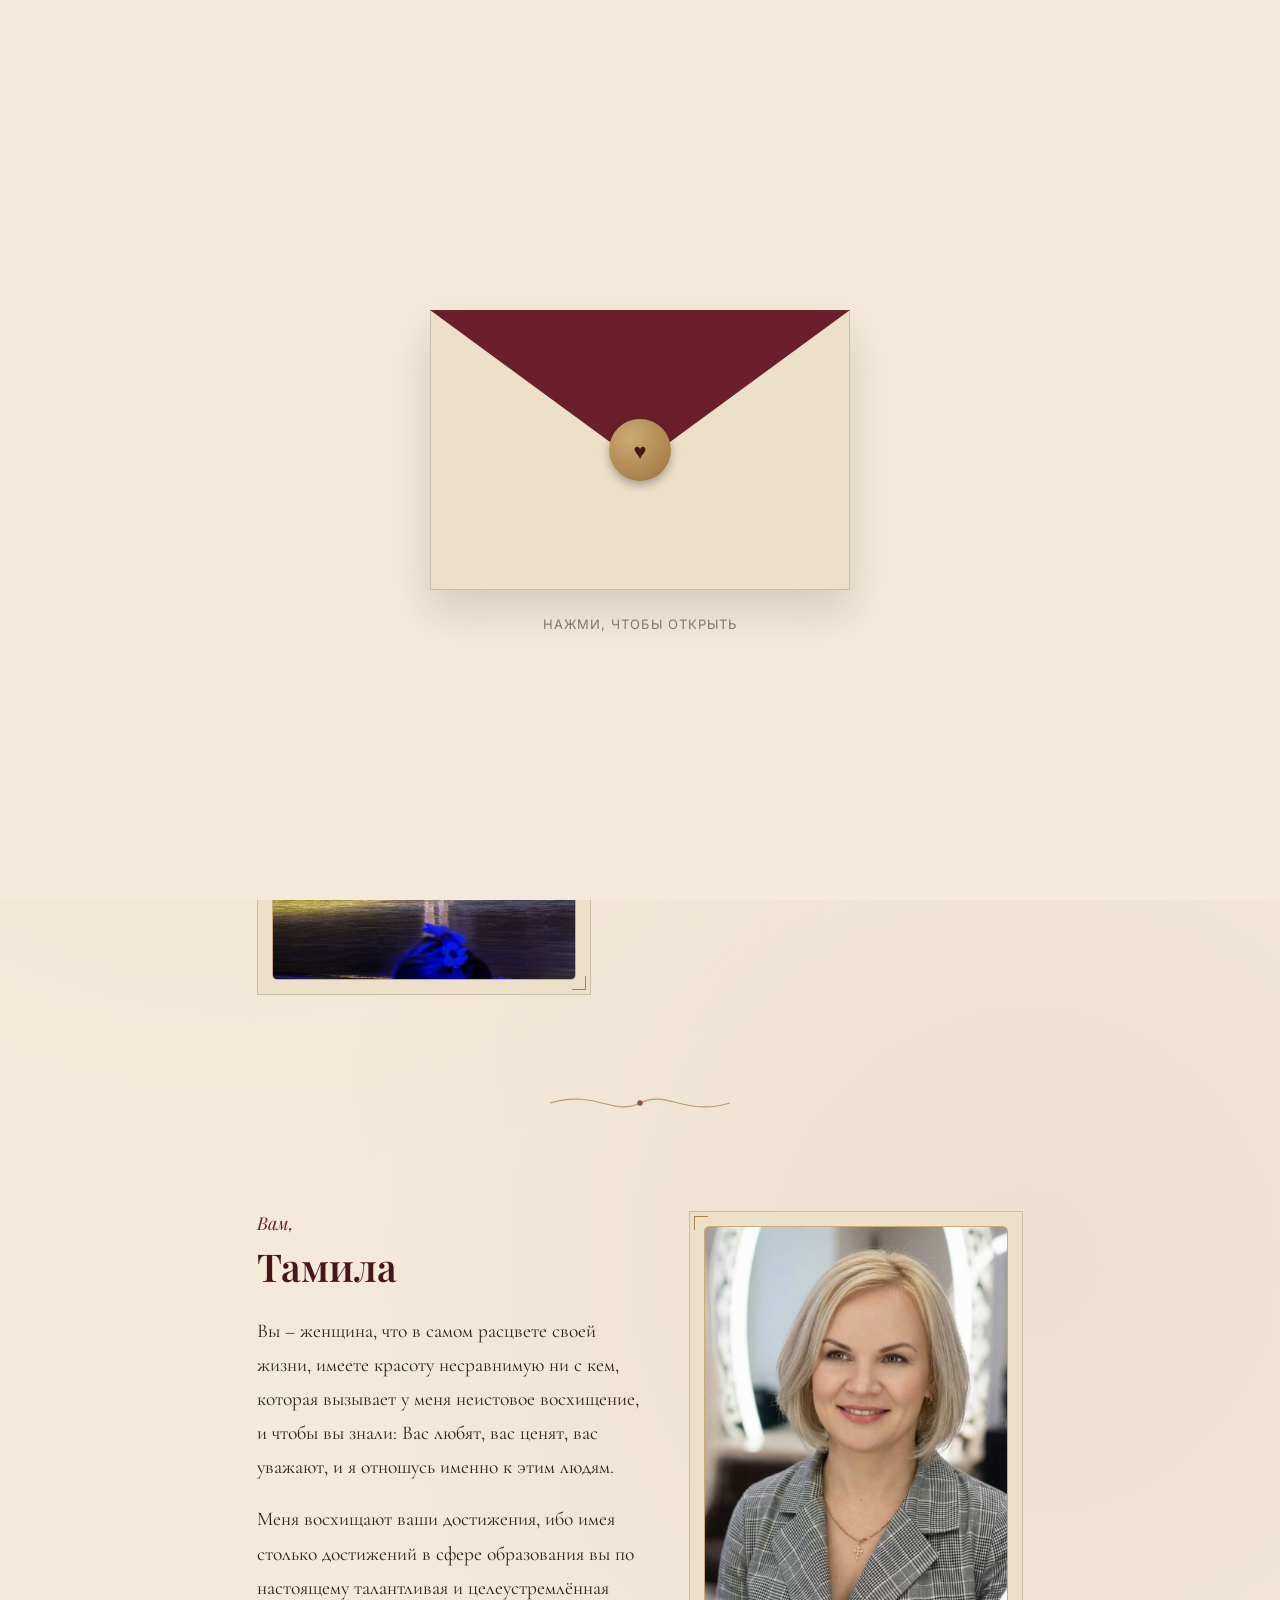
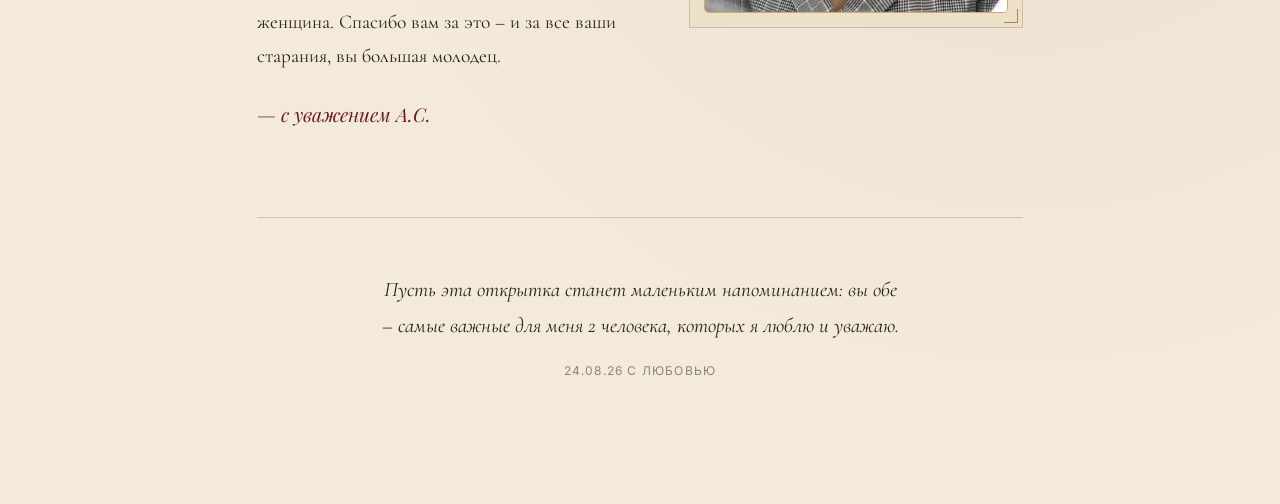
==== otkrytka.html @ 4f1c1b4a "Add files via upload" ====
<!DOCTYPE html>
<html lang="ru">
<head>
  <meta charset="UTF-8">
  <meta name="viewport" content="width=device-width, initial-scale=1.0">
  <title>Двум важным людям</title>
  <link rel="preconnect" href="https://fonts.googleapis.com">
  <link href="https://fonts.googleapis.com/css2?family=Cormorant+Garamond:ital,wght@0,400;0,500;0,600;1,400&family=Playfair+Display:ital,wght@0,500;0,600;1,500&family=Inter:wght@400;500&display=swap" rel="stylesheet">
  <link rel="stylesheet" href="css.css">
</head>
<body>

  <!-- ===========================================================
       ЭКРАН КОНВЕРТА — нажатие открывает письмо
       =========================================================== -->
  <div class="envelope-screen" id="envelopeScreen">
    <div class="envelope" id="envelope" onclick="openEnvelope()">
      <div class="envelope-body"></div>
      <div class="envelope-flap"></div>
      <div class="seal">♥</div>
      <div class="envelope-hint">нажми, чтобы открыть</div>
    </div>
  </div>

  <!-- ===========================================================
       ПИСЬМО
       =========================================================== -->
  <main class="letter">

    <section class="hero">
      <div class="eyebrow">Двум людям, которые для меня значат очень много</div>
      <h1>Самым важным женщинам в моей жизни</h1>
      <p>Это письмо не для одной — для обеих. Каждая заслуживает своих слов, и я хочу, чтобы вы обе это почувствовали.</p>
    </section>

    <!-- ======================= ПИСЬМО №1 — АНАСТАСИЯ ======================= -->
    <section class="section" id="sectionGirlfriend">
      <div class="frame-col">
        <div class="photo-slot">
          <div class="corner tl"></div>
          <div class="corner br"></div>
          <div class="inner">
            <img src="Anastasia.jpg" alt="Анастасия">
          </div>
        </div>
      </div>

      <div class="text-col">
        <div class="to">Тебе,</div>
        <h2>Анастасия</h2>
        <p>
          С тобой обычные дни перестали быть обычными. Мне нравится, как ты
          смеёшься, когда не пытаешься сдерживаться, когда смеёшься как лошадь при моих выкидышах, которые почему то ты назвала шутками.
        </p>
        <p>
          Хоть ты и не рядом – ты то, ради чего я хочу быть лучше. Спасибо,
          что позволяешь мне быть настоящим с тобой, без масок и без спешки.
        </p>
        <div class="signature">— твой любимчик</div>
      </div>
    </section>

    <div class="divider">
      <svg viewBox="0 0 200 40" fill="none" xmlns="http://www.w3.org/2000/svg">
        <path d="M0 20 C 50 5, 70 35, 100 20 C 130 5, 150 35, 200 20"
              stroke="#a9834a" stroke-width="1.2"/>
        <circle cx="100" cy="20" r="3" fill="#6b1f2a"/>
      </svg>
    </div>

    <!-- ======================= ПИСЬМО №2 — ТАМИЛА ======================= -->
    <section class="section reverse" id="sectionMother">
      <div class="frame-col">
        <div class="photo-slot">
          <div class="corner tl"></div>
          <div class="corner br"></div>
          <div class="inner">
            <img src="tamila.jpg" alt="Тамила">
          </div>
        </div>
      </div>

      <div class="text-col">
        <div class="to">Вам,</div>
        <h2>Тамила</h2>
        <p>
          Вы – женщина, что в самом расцвете своей жизни, имеете красоту несравнимую ни с кем, которая вызывает у меня неистовое восхищение, и чтобы вы знали:
          Вас любят, вас ценят, вас уважают, и я отношусь именно к этим людям.
        </p>
        <p>
          Меня восхищают ваши достижения, ибо имея столько достижений в сфере образования вы по настоящему талантливая и целеустремлённая женщина. Спасибо вам за это – и за все ваши старания, вы большая молодец.
        </p>
        <div class="signature">— с уважением А.С.</div>
      </div>
    </section>

    <section class="closing">
      <p>
        Пусть эта открытка станет маленьким напоминанием: вы обе – самые важные для меня 2 человека, которых я люблю и уважаю.
      </p>
      <div class="date">24.08.26 с любовью</div>
    </section>

  </main>

<script>
  function openEnvelope(){
    document.getElementById('envelope').classList.add('open');
    setTimeout(function(){
      document.getElementById('envelopeScreen').classList.add('hidden');
    }, 550);
  }

  var sections = document.querySelectorAll('.section');
  var observer = new IntersectionObserver(function(entries){
    entries.forEach(function(entry){
      if (entry.isIntersecting){
        entry.target.classList.add('visible');
      }
    });
  }, { threshold: 0.2 });
  sections.forEach(function(s){ observer.observe(s); });
</script>

</body>
</html>
---- css.css ----
:root{
  --paper: #f3ead9;
  --paper-deep: #ece0c9;
  --ink: #2c231c;
  --burgundy: #6b1f2a;
  --burgundy-deep: #4a141c;
  --gold: #a9834a;
  --gold-soft: #cbab74;
  --green: #3f4a37;
  --line: rgba(44,35,28,0.18);

  --display: 'Playfair Display', Georgia, serif;
  --body: 'Cormorant Garamond', Georgia, serif;
  --utility: 'Inter', sans-serif;
}

*{ box-sizing: border-box; }

html,body{
  margin:0;
  padding:0;
  background: var(--paper);
  color: var(--ink);
  font-family: var(--body);
  overflow-x:hidden;
}

body{
  background-image:
    radial-gradient(circle at 20% 20%, rgba(169,131,74,0.05), transparent 40%),
    radial-gradient(circle at 80% 60%, rgba(107,31,42,0.05), transparent 45%);
}

.envelope-screen{
  position: fixed;
  inset: 0;
  display:flex;
  align-items:center;
  justify-content:center;
  background: var(--paper);
  z-index: 50;
  transition: opacity 0.9s ease, visibility 0.9s ease;
}

.envelope-screen.hidden{
  opacity:0;
  visibility:hidden;
  pointer-events:none;
}

.envelope{
  position:relative;
  width: min(420px, 82vw);
  aspect-ratio: 3 / 2;
  cursor:pointer;
  user-select:none;
}

.envelope-body{
  position:absolute; inset:0;
  background: var(--paper-deep);
  border: 1px solid var(--line);
  box-shadow: 0 20px 40px rgba(44,35,28,0.15);
}

.envelope-flap{
  position:absolute;
  top:0; left:0; right:0;
  height: 55%;
  background: var(--burgundy);
  clip-path: polygon(0 0, 100% 0, 50% 100%);
  transition: transform 0.7s cubic-bezier(.6,0,.3,1);
  transform-origin: top;
}

.envelope.open .envelope-flap{
  transform: rotateX(160deg);
}

.seal{
  position:absolute;
  top:50%; left:50%;
  width: 62px; height:62px;
  background: radial-gradient(circle at 35% 30%, var(--gold-soft), var(--gold) 70%, #8a6a38);
  border-radius:50%;
  transform: translate(-50%,-50%);
  display:flex; align-items:center; justify-content:center;
  box-shadow: 0 4px 10px rgba(0,0,0,0.3);
  z-index:2;
  font-family: var(--display);
  color: var(--burgundy-deep);
  font-size: 22px;
  transition: transform .4s ease;
}

.envelope:hover .seal{ transform: translate(-50%,-50%) scale(1.06); }

.envelope-hint{
  position:absolute;
  bottom:-42px; left:0; right:0;
  text-align:center;
  font-family: var(--utility);
  font-size: 13px;
  letter-spacing: 0.08em;
  text-transform: uppercase;
  color: var(--ink);
  opacity:0.55;
}

.letter{
  max-width: 920px;
  margin: 0 auto;
  padding: 8vh 6vw 14vh;
}

.hero{
  text-align:center;
  padding-bottom: 6vh;
  margin-bottom: 6vh;
  border-bottom: 1px solid var(--line);
}

.hero .eyebrow{
  font-family: var(--utility);
  font-size: 12px;
  letter-spacing: 0.22em;
  text-transform: uppercase;
  color: var(--burgundy);
  margin-bottom: 18px;
}

.hero h1{
  font-family: var(--display);
  font-weight: 600;
  font-size: clamp(2rem, 5vw, 3.4rem);
  line-height: 1.15;
  margin: 0 0 20px;
  color: var(--burgundy-deep);
}

.hero p{
  font-size: clamp(1.05rem, 2vw, 1.3rem);
  line-height:1.6;
  color: var(--ink);
  opacity:0.85;
  max-width: 560px;
  margin: 0 auto;
  font-style: italic;
}

.divider{
  display:flex;
  justify-content:center;
  margin: 10vh 0;
  opacity:0.75;
}

.divider svg{ width: 180px; height:auto; }

.section{
  display:grid;
  grid-template-columns: 1fr 1.15fr;
  gap: 48px;
  align-items:start;
  opacity:0;
  transform: translateY(24px);
  transition: opacity .8s ease, transform .8s ease;
}

.section.visible{ opacity:1; transform:none; }
.section.reverse{ direction: rtl; }
.section.reverse > *{ direction: ltr; }

@media (max-width: 760px){
  .section, .section.reverse{
    grid-template-columns: 1fr;
    direction: ltr;
  }
}

.section .frame-col{ display:flex; flex-direction:column; gap:20px; }

.photo-slot{
  position:relative;
  aspect-ratio: 4/5;
  background: var(--paper-deep);
  border: 1px solid var(--line);
  padding: 14px;
}

.photo-slot .inner{
  width:100%; height:100%;
  background: repeating-linear-gradient(135deg, rgba(44,35,28,0.05) 0 10px, transparent 10px 20px);
  display:flex; align-items:center; justify-content:center;
  text-align:center;
  padding: 0px;
  overflow:hidden;
  border: 1px solid var(--gold-soft);
  border-radius: 5px;
}

.photo-slot .inner img{
  width:100%; height:100%; object-fit:cover; display:block;
}

.photo-slot .corner{
  position:absolute;
  width:14px; height:14px;
  border: 1px solid var(--gold);
}

.photo-slot .corner.tl{ top:4px; left:4px; border-right:none; border-bottom:none; }
.photo-slot .corner.br{ bottom:4px; right:4px; border-left:none; border-top:none; }

.text-col .to{
  font-family: var(--display);
  font-style: italic;
  font-size: 1.1rem;
  color: var(--burgundy);
  margin-bottom: 6px;
}

.text-col h2{
  font-family: var(--display);
  font-weight: 600;
  font-size: clamp(1.7rem, 3vw, 2.4rem);
  margin: 0 0 22px;
  color: var(--burgundy-deep);
}

.text-col p{
  font-size: 1.22rem;
  line-height:1.75;
  margin: 0 0 18px;
  color: var(--ink);
}

.text-col .signature{
  margin-top: 28px;
  font-family: var(--display);
  font-style: italic;
  font-size: 1.2rem;
  color: var(--burgundy);
}

.closing{
  text-align:center;
  margin-top: 10vh;
  padding-top: 6vh;
  border-top: 1px solid var(--line);
}

.closing p{
  font-size: 1.3rem;
  font-style: italic;
  line-height:1.7;
  max-width: 520px;
  margin: 0 auto 8px;
}

.closing .date{
  margin-top: 20px;
  font-family: var(--utility);
  font-size: 12px;
  letter-spacing: .1em;
  text-transform: uppercase;
  opacity: 0.5;
}

@media (prefers-reduced-motion: reduce){
  *{ transition: none !important; }
}
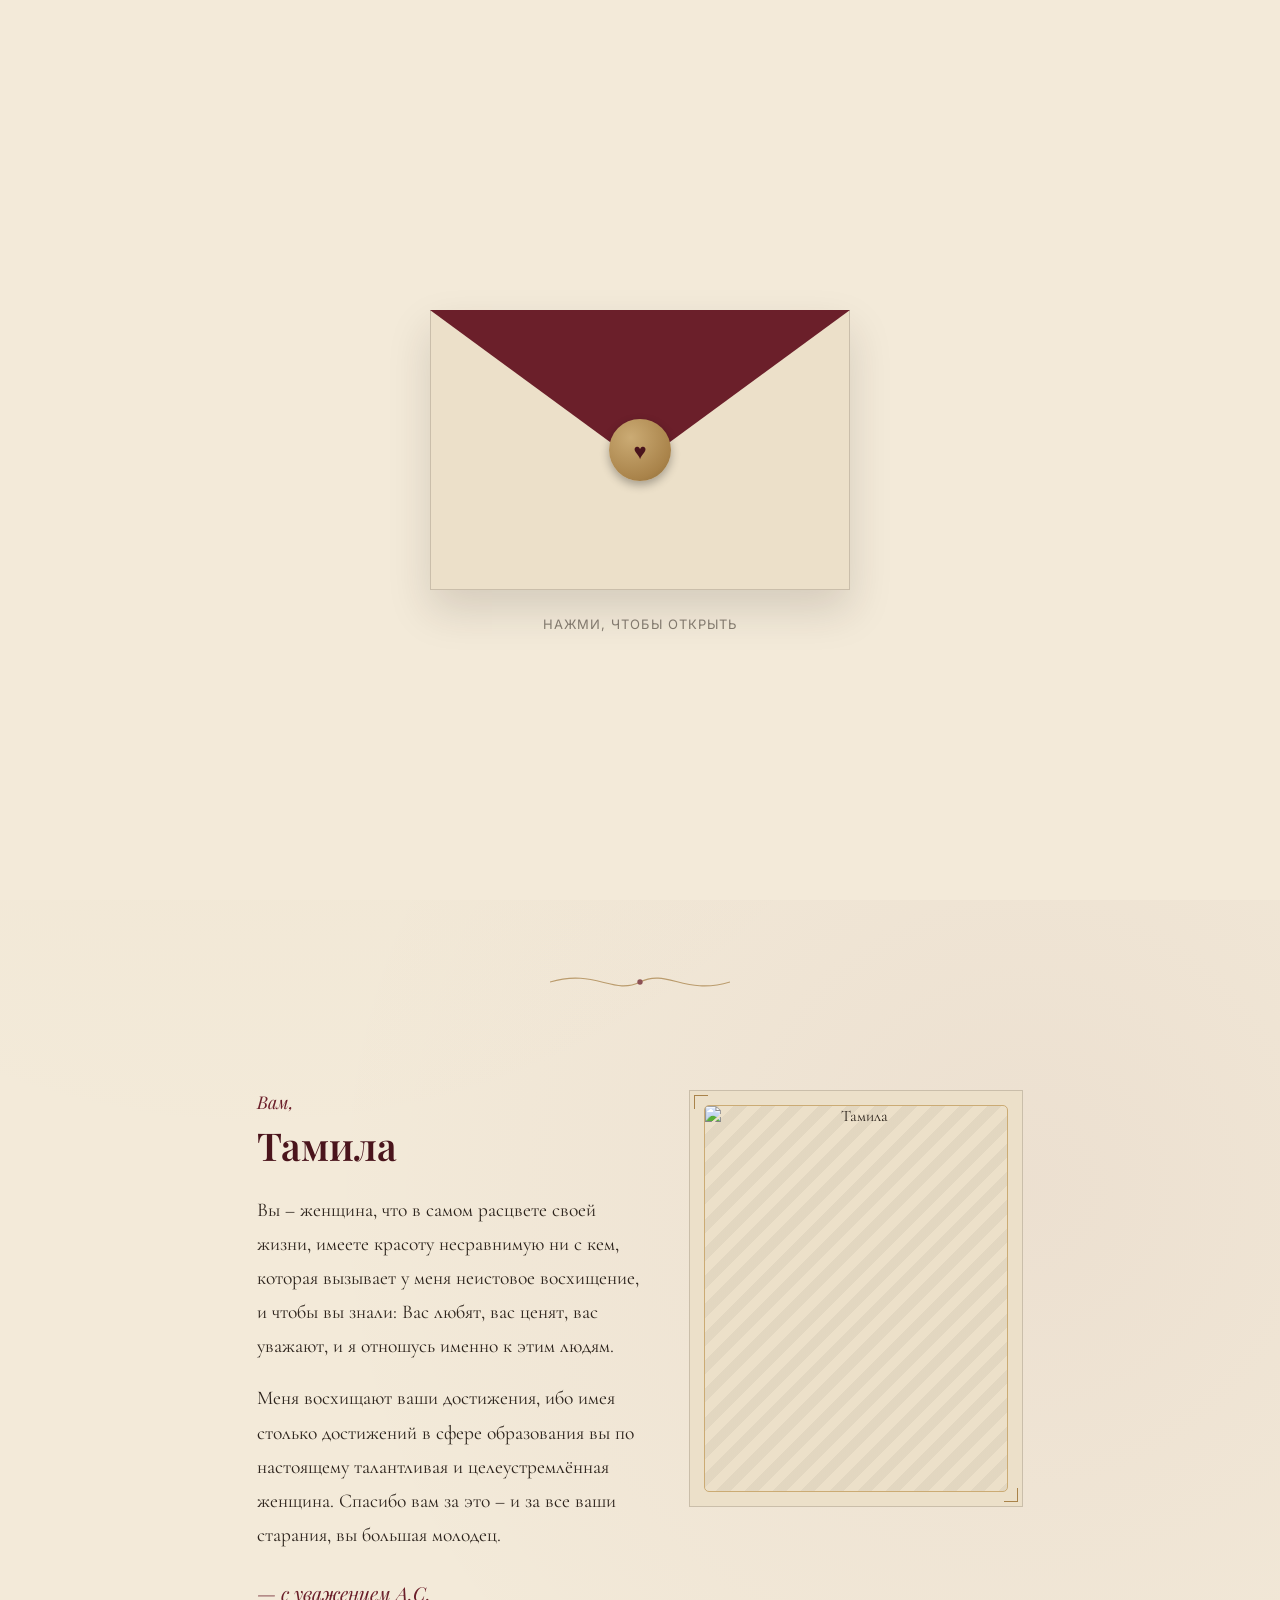
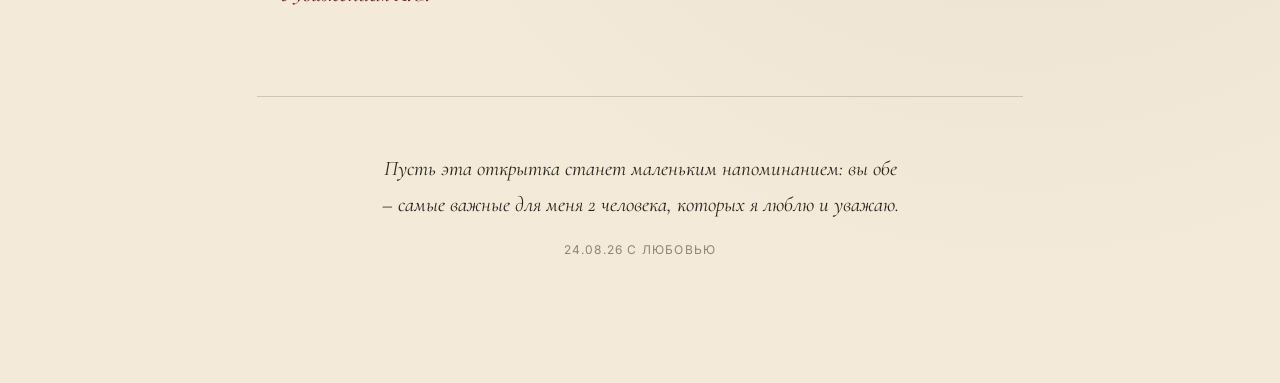
==== commit 1a6e20f7: "Add files via upload" ====
--- a/otkrytka.html
+++ b/otkrytka.html
@@ -40,7 +40,7 @@
           <div class="corner tl"></div>
           <div class="corner br"></div>
           <div class="inner">
-            <img src="Anastasia.jpg" alt="Анастасия">
+            <img src="media/Anastasia.jpg" alt="Анастасия">
           </div>
         </div>
       </div>
@@ -75,7 +75,7 @@
           <div class="corner tl"></div>
           <div class="corner br"></div>
           <div class="inner">
-            <img src="tamila.jpg" alt="Тамила">
+            <img src="media/tamila.jpg" alt="Тамила">
           </div>
         </div>
       </div>
